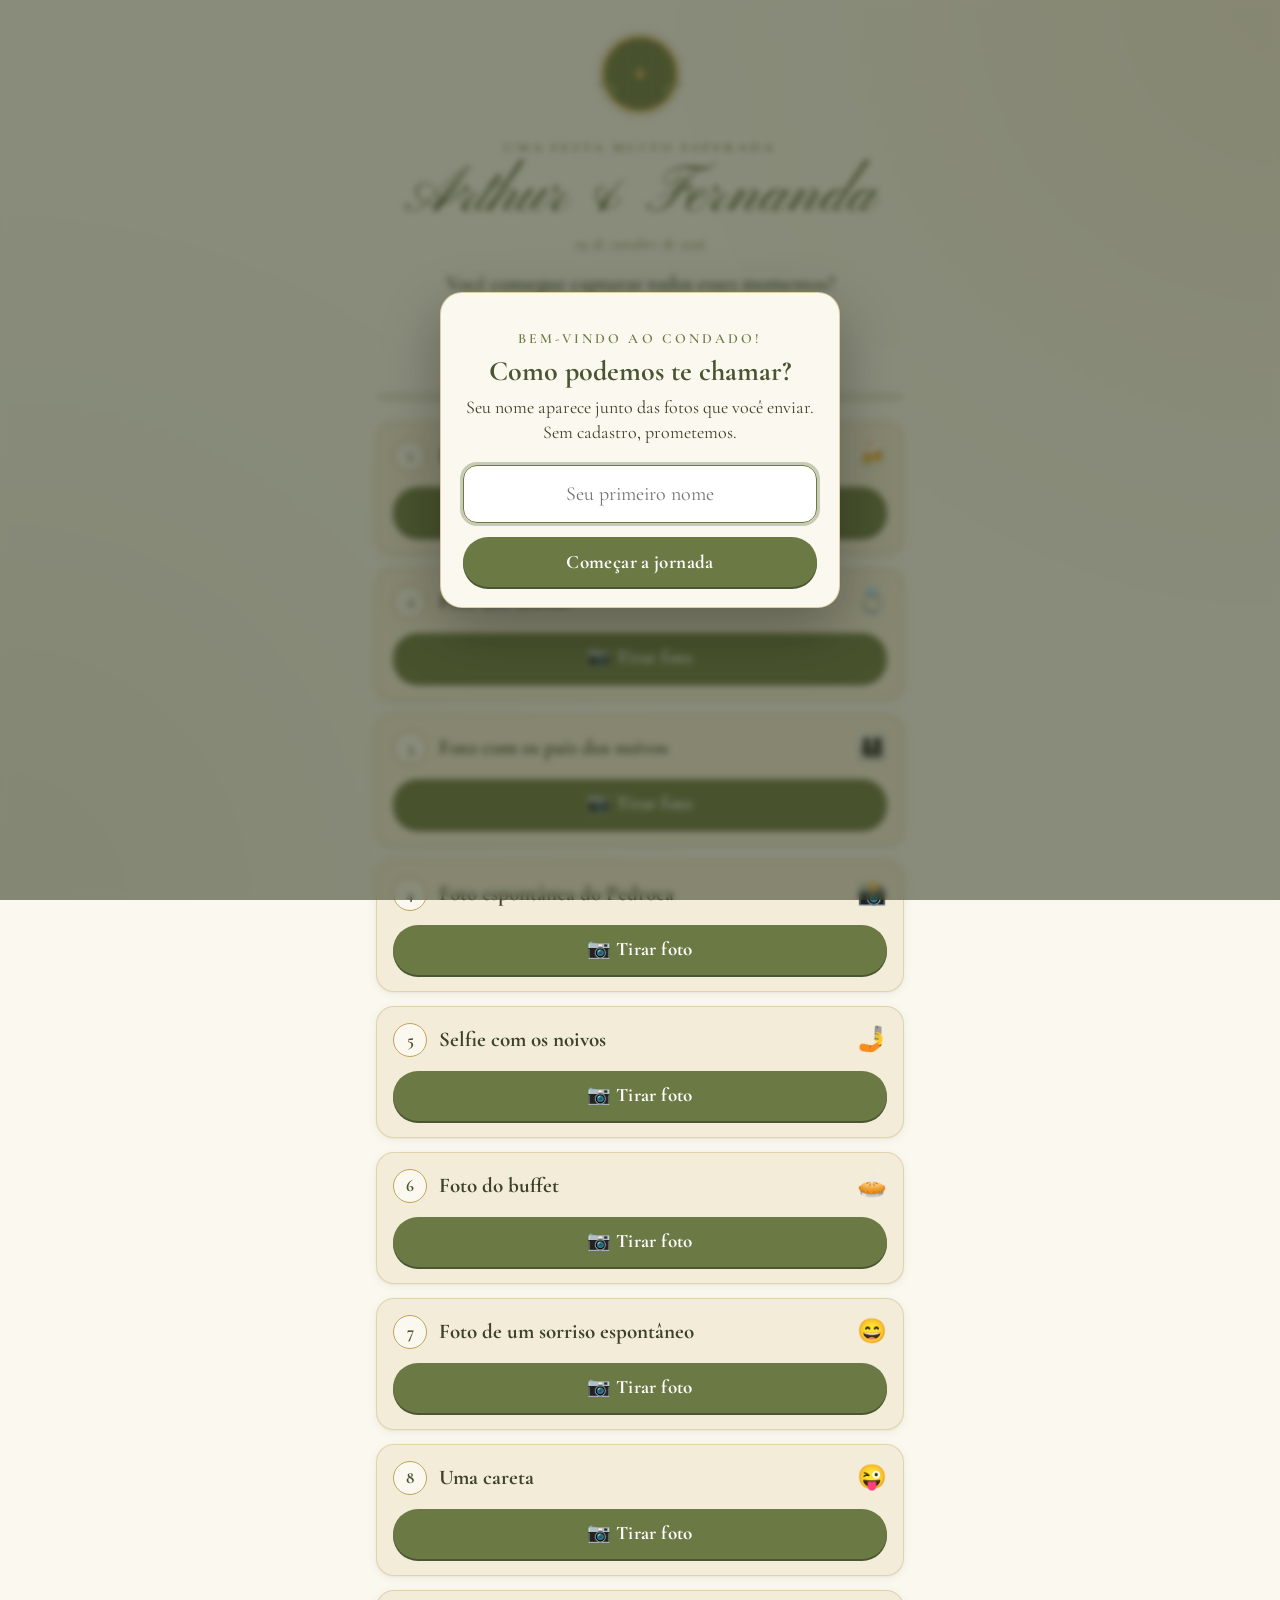
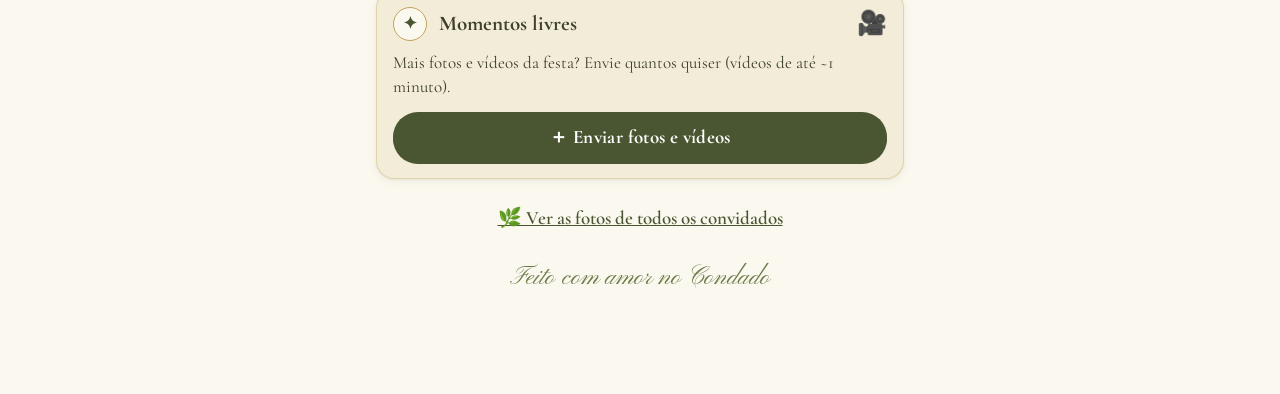
==== index.html @ 1b3919c1 "Página de missões do casamento com upload para Cloudinary Página do convidado (8 missões + envios li" ====
<!doctype html>
<html lang="pt-BR">
<head>
  <meta charset="utf-8">
  <meta name="viewport" content="width=device-width, initial-scale=1, viewport-fit=cover">
  <meta name="theme-color" content="#6b7a45">
  <title>Missões · Arthur &amp; Fernanda</title>
  <link rel="icon" href="data:image/svg+xml,<svg xmlns='http://www.w3.org/2000/svg' viewBox='0 0 100 100'><circle cx='50' cy='50' r='46' fill='%236b7a45'/><circle cx='50' cy='50' r='7' fill='%23c2a35a'/></svg>">
  <link rel="preconnect" href="https://fonts.googleapis.com">
  <link rel="preconnect" href="https://fonts.gstatic.com" crossorigin>
  <link href="https://fonts.googleapis.com/css2?family=Cormorant+Garamond:ital,wght@0,500;0,600;0,700;1,500&family=Pinyon+Script&display=swap" rel="stylesheet">
  <link rel="stylesheet" href="styles.css?v=1">
</head>
<body>
  <header class="topo">
    <svg class="porta" viewBox="0 0 120 120" aria-hidden="true">
      <circle cx="60" cy="60" r="56" fill="none" stroke="currentColor" stroke-width="2" opacity=".35"/>
      <circle cx="60" cy="60" r="48" class="porta-madeira"/>
      <g stroke="rgba(0,0,0,.18)" stroke-width="2">
        <line x1="36" y1="18" x2="36" y2="102"/><line x1="52" y1="12" x2="52" y2="108"/>
        <line x1="68" y1="12" x2="68" y2="108"/><line x1="84" y1="18" x2="84" y2="102"/>
      </g>
      <circle cx="60" cy="60" r="48" fill="none" class="porta-aro" stroke-width="5"/>
      <circle cx="60" cy="60" r="6.5" class="porta-macaneta"/>
      <path d="M8 74c10-4 18 2 22 10M112 74c-10-4-18 2-22 10" fill="none" class="porta-folha" stroke-width="2.5" stroke-linecap="round"/>
      <path d="M14 70c4 0 7 3 7 7-4 0-7-3-7-7zM24 78c4 0 7 3 7 7-4 0-7-3-7-7zM106 70c-4 0-7 3-7 7 4 0 7-3 7-7zM96 78c-4 0-7 3-7 7 4 0 7-3 7-7z" class="porta-folha-fill"/>
    </svg>
    <p class="sobretitulo">Uma festa muito esperada</p>
    <h1 id="noivos" class="noivos">Arthur &amp; Fernanda</h1>
    <p id="data" class="data"></p>
    <p id="chamada" class="chamada"></p>
    <p class="saudacao">Olá, <strong id="saudacao-nome">convidado</strong>! <button type="button" id="trocar-nome" class="link">(não é você?)</button></p>
  </header>

  <main>
    <section class="painel-progresso" aria-label="Progresso">
      <p id="contador" class="contador">0 de 8 missões</p>
      <div class="barra barra-geral"><div id="progresso-geral" class="barra-fill"></div></div>
    </section>

    <ol id="missoes" class="missoes"></ol>

    <section class="card livres">
      <div class="card-topo">
        <span class="card-num">✦</span>
        <h3 class="card-titulo">Momentos livres</h3>
        <span class="card-emoji" aria-hidden="true">🎥</span>
      </div>
      <p class="livres-desc">Mais fotos e vídeos da festa? Envie quantos quiser (vídeos de até ~1 minuto).</p>
      <p id="livres-status" class="card-status ok" aria-live="polite"></p>
      <label class="botao botao-secundario">
        <input type="file" accept="image/*,video/*" multiple id="input-livres">
        <span>＋ Enviar fotos e vídeos</span>
      </label>
    </section>

    <p class="galeria-link"><a href="galeria.html">🌿 Ver as fotos de todos os convidados</a></p>
  </main>

  <footer class="rodape"><span id="rodape-texto"></span></footer>

  <div id="banner" class="banner" hidden role="status">
    <span id="banner-texto"></span>
    <button type="button" id="banner-tentar" class="banner-botao" hidden>Tentar agora</button>
  </div>

  <div id="modal-nome" class="modal" hidden>
    <form id="form-nome" class="modal-caixa">
      <p class="sobretitulo">Bem-vindo ao Condado!</p>
      <h2 class="modal-titulo">Como podemos te chamar?</h2>
      <p class="modal-texto">Seu nome aparece junto das fotos que você enviar. Sem cadastro, prometemos.</p>
      <input id="input-nome" type="text" autocomplete="given-name" autocapitalize="words" maxlength="30" placeholder="Seu primeiro nome" required>
      <button type="submit" class="botao">Começar a jornada</button>
    </form>
  </div>

  <div id="modal-parabens" class="modal" hidden>
    <div class="modal-caixa parabens">
      <div class="folhas" aria-hidden="true"><i></i><i></i><i></i><i></i><i></i><i></i><i></i><i></i></div>
      <p class="sobretitulo">Missão cumprida</p>
      <h2 class="modal-titulo">Parabéns, <span id="parabens-nome"></span>!</h2>
      <p class="modal-texto">Você completou as 8 missões. Até no Condado uma aventura dessas vira história! Obrigado por registrar o nosso dia. 💚</p>
      <a href="galeria.html" class="botao">Ver a galeria</a>
      <button type="button" id="fechar-parabens" class="link">Voltar às missões</button>
    </div>
  </div>

  <script src="config.js?v=1"></script>
  <script src="upload.js?v=1"></script>
  <script src="app.js?v=1"></script>
</body>
</html>
---- styles.css ----
/* Tema "Condado" — cores vêm do config.js (sobrescrevem estas). */
:root {
  --oliva: #6b7a45;
  --oliva-escuro: #4a5631;
  --folha: #8a9a5b;
  --creme: #fbf8ef;
  --pergaminho: #f3ecd9;
  --dourado: #c2a35a;
  --texto: #3d4128;
  --erro: #a3402f;
  --aviso: #8a6a1f;
  --raio: 18px;
  --sombra: 0 2px 10px rgba(74, 86, 49, .08), 0 1px 2px rgba(74, 86, 49, .06);
}

* { box-sizing: border-box; }
html { -webkit-text-size-adjust: 100%; }
body {
  margin: 0;
  font-family: "Cormorant Garamond", Georgia, "Times New Roman", serif;
  font-size: 19px;
  line-height: 1.4;
  color: var(--texto);
  background-color: var(--creme);
  background-image:
    radial-gradient(circle at 100% 0, rgba(194, 163, 90, .12), transparent 40%),
    radial-gradient(circle at 0 100%, rgba(138, 154, 91, .12), transparent 45%);
  background-attachment: fixed;
  min-height: 100vh;
  padding-bottom: calc(90px + env(safe-area-inset-bottom));
}
[hidden] { display: none !important; }

/* ---------- Cabeçalho ---------- */
.topo { text-align: center; padding: 28px 16px 8px; }
.porta { width: 92px; height: 92px; color: var(--oliva); }
.porta-madeira { fill: var(--oliva); }
.porta-aro { stroke: var(--dourado); }
.porta-macaneta { fill: var(--dourado); }
.porta-folha { stroke: var(--folha); }
.porta-folha-fill { fill: var(--folha); }
.sobretitulo {
  margin: 10px 0 0;
  font-size: 14px;
  letter-spacing: .22em;
  text-transform: uppercase;
  color: var(--oliva);
  font-weight: 600;
}
.noivos {
  font-family: "Pinyon Script", "Snell Roundhand", cursive;
  font-weight: 400;
  font-size: clamp(44px, 13vw, 64px);
  line-height: 1.1;
  color: var(--oliva-escuro);
  margin: 4px 0 0;
}
.data { margin: 0; font-size: 17px; color: var(--oliva); font-style: italic; }
.chamada { margin: 14px auto 0; max-width: 22em; font-size: 21px; font-weight: 600; }
.saudacao { margin: 10px 0 0; font-size: 17px; }
.link {
  background: none; border: 0; padding: 4px; font: inherit; font-size: 15px;
  color: var(--oliva); text-decoration: underline; cursor: pointer;
}

/* ---------- Progresso ---------- */
main { max-width: 560px; margin: 0 auto; padding: 0 16px; }
.painel-progresso {
  position: sticky; top: 0; z-index: 5;
  background: rgba(251, 248, 239, .94);
  -webkit-backdrop-filter: blur(6px); backdrop-filter: blur(6px);
  padding: 12px 0 14px; margin-bottom: 6px;
}
.contador { margin: 0 0 6px; text-align: center; font-size: 20px; font-weight: 700; color: var(--oliva-escuro); }
.barra { height: 8px; background: rgba(107, 122, 69, .15); border-radius: 99px; overflow: hidden; }
.barra-fill { height: 100%; width: 0; background: var(--oliva); border-radius: 99px; transition: width .3s ease; }
.barra-geral { height: 10px; }
.barra-geral .barra-fill { background: linear-gradient(90deg, var(--folha), var(--oliva)); }

/* ---------- Cards ---------- */
.missoes { list-style: none; margin: 0; padding: 0; display: grid; gap: 14px; }
.card {
  background: var(--pergaminho);
  border: 1px solid rgba(194, 163, 90, .35);
  border-radius: var(--raio);
  padding: 16px;
  box-shadow: var(--sombra);
  transition: border-color .3s, background .3s;
}
.card.feito { background: #eef0df; border-color: rgba(107, 122, 69, .5); }
.card-topo { display: flex; align-items: center; gap: 12px; }
.card-num {
  flex: none; width: 34px; height: 34px; border-radius: 50%;
  display: grid; place-items: center;
  background: var(--creme); border: 1.5px solid var(--dourado);
  font-weight: 700; color: var(--oliva-escuro); font-size: 17px;
}
.card.feito .card-num { background: var(--oliva); color: #fff; border-color: var(--oliva); }
.card-titulo { flex: 1; margin: 0; font-size: 21px; font-weight: 700; line-height: 1.2; }
.card-emoji { font-size: 24px; }
.card-corpo { display: flex; gap: 12px; align-items: center; }
.card-corpo:has(.card-thumb:not([hidden])), .card-corpo:has(.card-status:not(:empty)) { margin-top: 12px; }
.card-thumb {
  flex: none; width: 72px; height: 72px; border-radius: 12px; overflow: hidden;
  background: var(--creme); border: 2px solid #fff; box-shadow: var(--sombra);
  display: grid; place-items: center;
}
.card-thumb img { width: 100%; height: 100%; object-fit: cover; display: block; }
.thumb-video { font-size: 30px; }
.card-info { flex: 1; min-width: 0; }
.card-status { margin: 0; font-size: 17px; }
.card-status:empty { display: none; }
.card-status.ok { color: var(--oliva-escuro); font-weight: 700; }
.card-status.aviso { color: var(--aviso); font-weight: 600; }
.card-status.erro { color: var(--erro); font-weight: 600; }
.card-info .barra { margin-top: 6px; }

/* ---------- Botões ---------- */
.botao {
  position: relative; overflow: hidden;
  display: flex; align-items: center; justify-content: center; gap: 8px;
  width: 100%; min-height: 50px; margin-top: 14px; padding: 10px 18px;
  border: 0; border-radius: 99px;
  background: var(--oliva); color: #fff;
  font: inherit; font-size: 19px; font-weight: 700; letter-spacing: .02em;
  text-decoration: none; cursor: pointer;
  box-shadow: 0 2px 0 var(--oliva-escuro);
  -webkit-tap-highlight-color: transparent;
}
.botao:active { transform: translateY(1px); box-shadow: none; }
.card.feito .botao, .card.pendente .botao {
  background: transparent; color: var(--oliva-escuro);
  border: 1.5px solid var(--oliva); box-shadow: none; min-height: 44px; font-size: 17px;
}
.botao-secundario { background: var(--oliva-escuro); }
.botao input[type=file] {
  position: absolute; inset: 0; opacity: 0; width: 100%; height: 100%; cursor: pointer; font-size: 0;
}
.botao:focus-within { outline: 3px solid var(--dourado); outline-offset: 2px; }

/* ---------- Momentos livres / galeria ---------- */
.livres { margin-top: 14px; }
.livres-desc { margin: 10px 0 0; font-size: 17px; }
.livres .card-status { margin-top: 8px; }
.galeria-link { text-align: center; margin: 26px 0 0; font-size: 19px; font-weight: 600; }
.galeria-link a { color: var(--oliva-escuro); }
.rodape {
  text-align: center; padding: 28px 16px 8px;
  font-family: "Pinyon Script", cursive; font-size: 26px; color: var(--oliva);
}

/* ---------- Banner de envio ---------- */
.banner {
  position: fixed; left: 12px; right: 12px; bottom: calc(12px + env(safe-area-inset-bottom)); z-index: 20;
  max-width: 536px; margin: 0 auto;
  display: flex; align-items: center; gap: 12px;
  padding: 12px 14px; border-radius: 14px;
  background: var(--oliva-escuro); color: #fff;
  font-size: 16px; font-weight: 600; line-height: 1.3;
  box-shadow: 0 6px 24px rgba(0, 0, 0, .25);
}
.banner.offline { background: #7a5a16; }
.banner span { flex: 1; }
.banner-botao {
  flex: none; border: 1.5px solid #fff; background: transparent; color: #fff;
  border-radius: 99px; padding: 8px 12px; font: inherit; font-size: 15px; font-weight: 700; cursor: pointer;
}

/* ---------- Modais ---------- */
.modal {
  position: fixed; inset: 0; z-index: 30;
  display: grid; place-items: center; padding: 16px;
  background: rgba(45, 52, 28, .55);
  -webkit-backdrop-filter: blur(3px); backdrop-filter: blur(3px);
}
.modal-caixa {
  position: relative; overflow: hidden;
  width: 100%; max-width: 400px;
  background: var(--creme); border-radius: 22px; padding: 26px 22px 20px;
  text-align: center; box-shadow: 0 20px 60px rgba(0, 0, 0, .3);
  border: 1px solid rgba(194, 163, 90, .5);
}
.modal-titulo { margin: 6px 0 8px; font-size: 28px; line-height: 1.15; color: var(--oliva-escuro); }
.modal-texto { margin: 0 0 6px; font-size: 18px; }
#input-nome {
  width: 100%; margin-top: 14px; padding: 14px 16px;
  font: inherit; font-size: 20px; text-align: center;
  border: 1.5px solid var(--dourado); border-radius: 14px; background: #fff; color: var(--texto);
}
#input-nome:focus { outline: 3px solid rgba(107, 122, 69, .35); border-color: var(--oliva); }
.parabens .modal-titulo { font-family: "Pinyon Script", cursive; font-weight: 400; font-size: 44px; }
.parabens .link { margin-top: 10px; }

/* Folhas caindo na tela de parabéns */
.folhas { position: absolute; inset: 0; pointer-events: none; }
.folhas i {
  position: absolute; top: -20px; width: 14px; height: 22px;
  background: var(--folha); border-radius: 0 100% 0 100%; opacity: .7;
  animation: cair 4.5s linear infinite;
}
.folhas i:nth-child(1) { left: 6%;  animation-delay: 0s; }
.folhas i:nth-child(2) { left: 20%; animation-delay: 1.4s; background: var(--dourado); }
.folhas i:nth-child(3) { left: 34%; animation-delay: 2.6s; }
.folhas i:nth-child(4) { left: 48%; animation-delay: .7s;  background: var(--oliva); }
.folhas i:nth-child(5) { left: 62%; animation-delay: 3.2s; }
.folhas i:nth-child(6) { left: 74%; animation-delay: 1.9s; background: var(--dourado); }
.folhas i:nth-child(7) { left: 86%; animation-delay: .3s; }
.folhas i:nth-child(8) { left: 94%; animation-delay: 2.2s; background: var(--oliva); }
@keyframes cair {
  0%   { transform: translateY(0) rotate(0deg); }
  100% { transform: translateY(520px) rotate(320deg); opacity: 0; }
}
@media (prefers-reduced-motion: reduce) { .folhas { display: none; } }
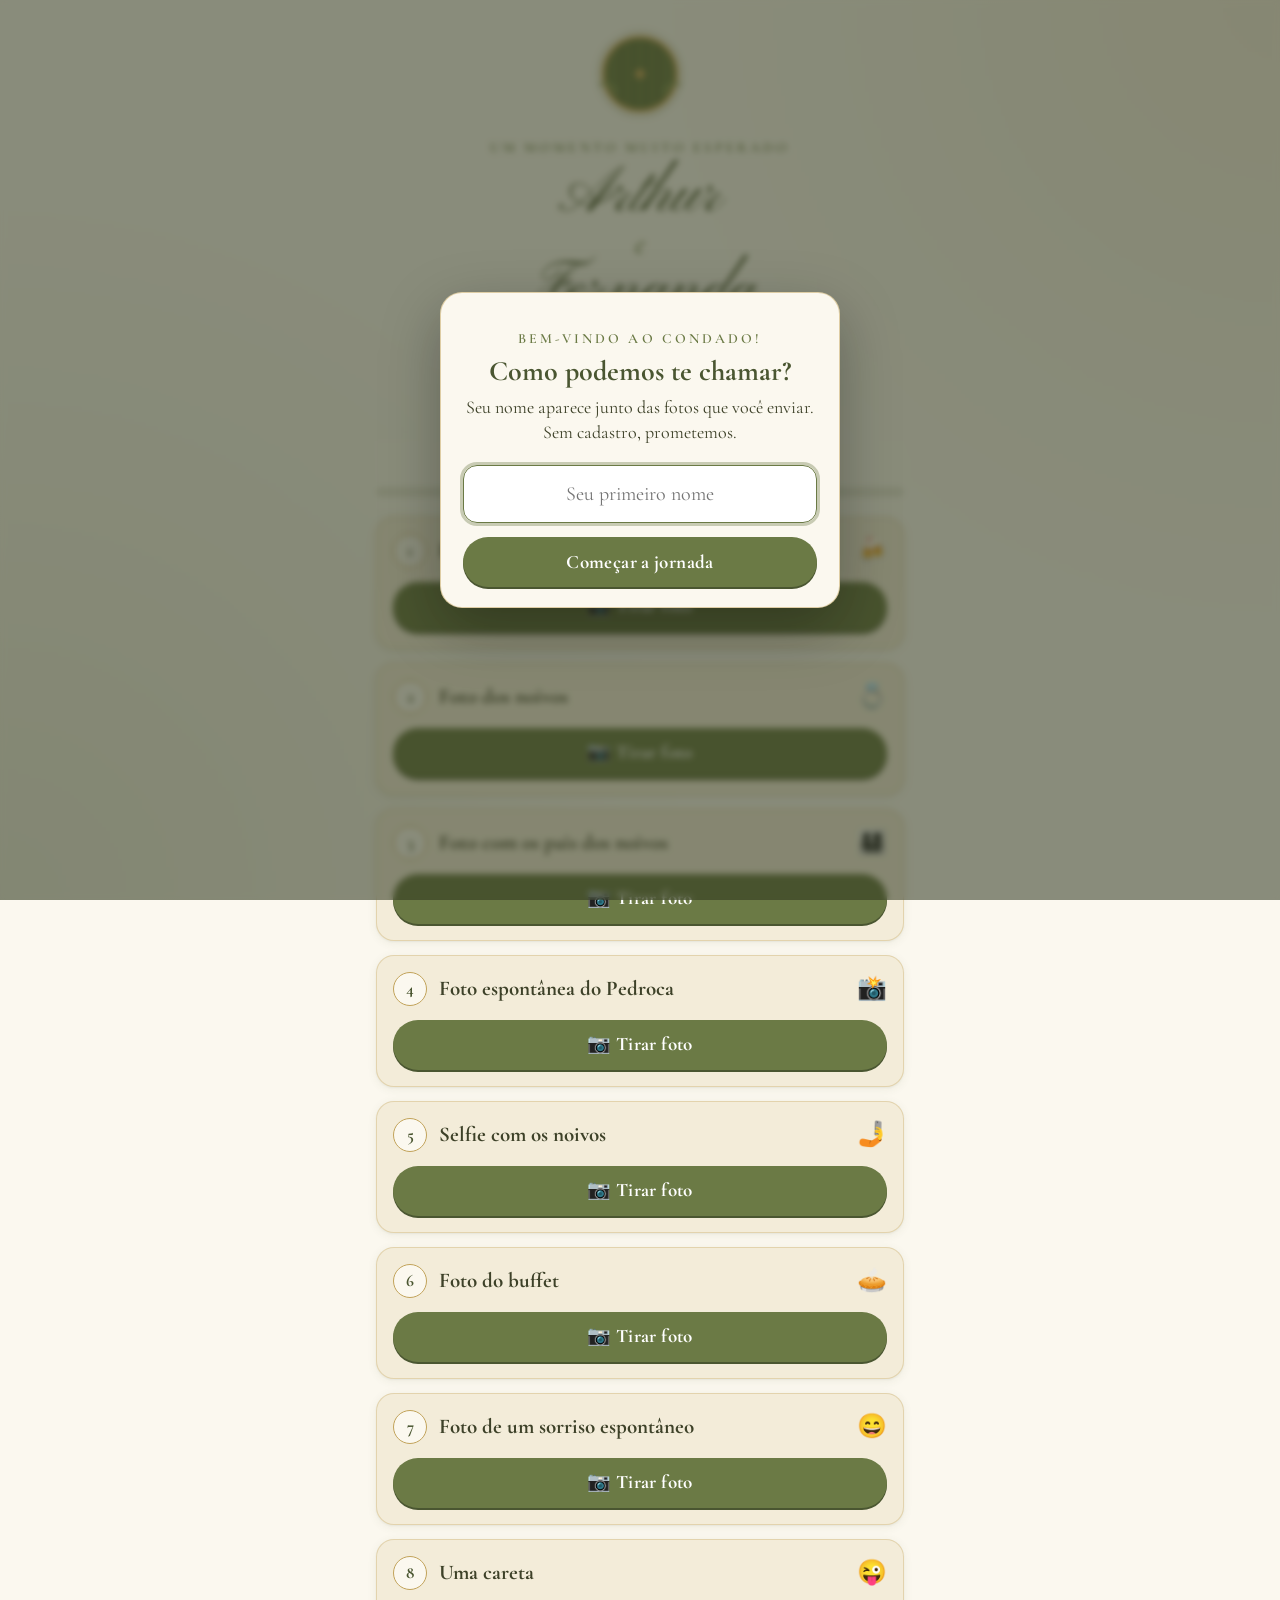
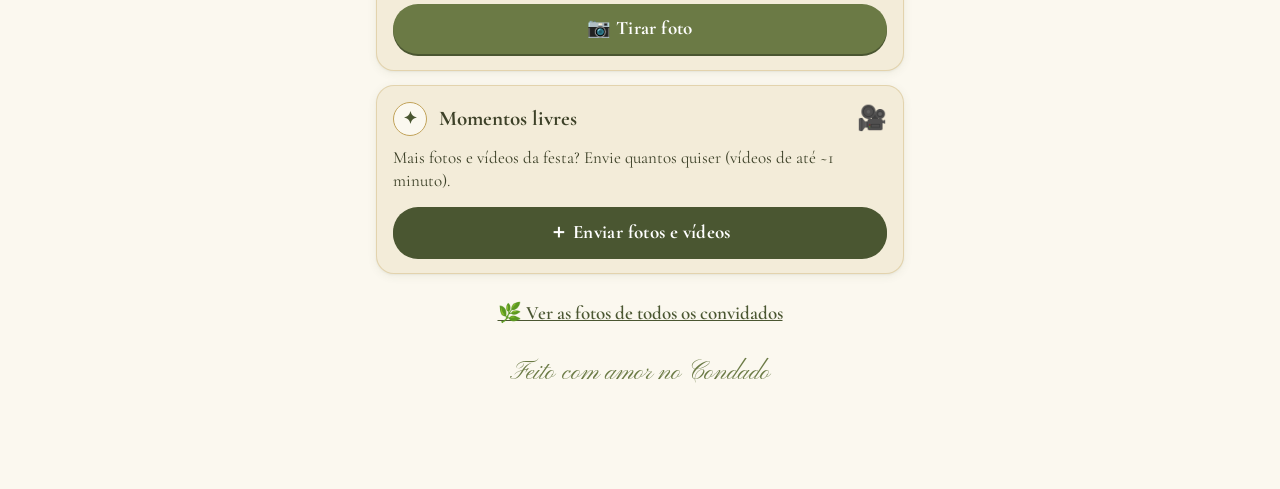
==== commit afd8f0d8: "Ajustes de texto, nomes dos noivos e economia de créditos em vídeos - "Um momento muito esperado" no" ====
--- a/index.html
+++ b/index.html
@@ -9,7 +9,7 @@
   <link rel="preconnect" href="https://fonts.googleapis.com">
   <link rel="preconnect" href="https://fonts.gstatic.com" crossorigin>
   <link href="https://fonts.googleapis.com/css2?family=Cormorant+Garamond:ital,wght@0,500;0,600;0,700;1,500&family=Pinyon+Script&display=swap" rel="stylesheet">
-  <link rel="stylesheet" href="styles.css?v=1">
+  <link rel="stylesheet" href="styles.css?v=2">
 </head>
 <body>
   <header class="topo">
@@ -25,8 +25,8 @@
       <path d="M8 74c10-4 18 2 22 10M112 74c-10-4-18 2-22 10" fill="none" class="porta-folha" stroke-width="2.5" stroke-linecap="round"/>
       <path d="M14 70c4 0 7 3 7 7-4 0-7-3-7-7zM24 78c4 0 7 3 7 7-4 0-7-3-7-7zM106 70c-4 0-7 3-7 7 4 0 7-3 7-7zM96 78c-4 0-7 3-7 7 4 0 7-3 7-7z" class="porta-folha-fill"/>
     </svg>
-    <p class="sobretitulo">Uma festa muito esperada</p>
-    <h1 id="noivos" class="noivos">Arthur &amp; Fernanda</h1>
+    <p class="sobretitulo">Um momento muito esperado</p>
+    <h1 id="noivos" class="noivos"></h1>
     <p id="data" class="data"></p>
     <p id="chamada" class="chamada"></p>
     <p class="saudacao">Olá, <strong id="saudacao-nome">convidado</strong>! <button type="button" id="trocar-nome" class="link">(não é você?)</button></p>
@@ -85,8 +85,9 @@
     </div>
   </div>
 
-  <script src="config.js?v=1"></script>
-  <script src="upload.js?v=1"></script>
-  <script src="app.js?v=1"></script>
+  <script src="config.js?v=2"></script>
+  <script src="tema.js?v=2"></script>
+  <script src="upload.js?v=2"></script>
+  <script src="app.js?v=2"></script>
 </body>
 </html>
--- a/styles.css
+++ b/styles.css
@@ -55,6 +55,12 @@
   color: var(--oliva-escuro);
   margin: 4px 0 0;
 }
+.noivos-nome { display: block; }
+.noivos-e {
+  display: block; margin: -.05em 0 -.1em;
+  font-family: "Cormorant Garamond", Georgia, serif; font-style: italic; font-weight: 500;
+  font-size: .45em; line-height: 1; color: var(--oliva);
+}
 .data { margin: 0; font-size: 17px; color: var(--oliva); font-style: italic; }
 .chamada { margin: 14px auto 0; max-width: 22em; font-size: 21px; font-weight: 600; }
 .saudacao { margin: 10px 0 0; font-size: 17px; }
